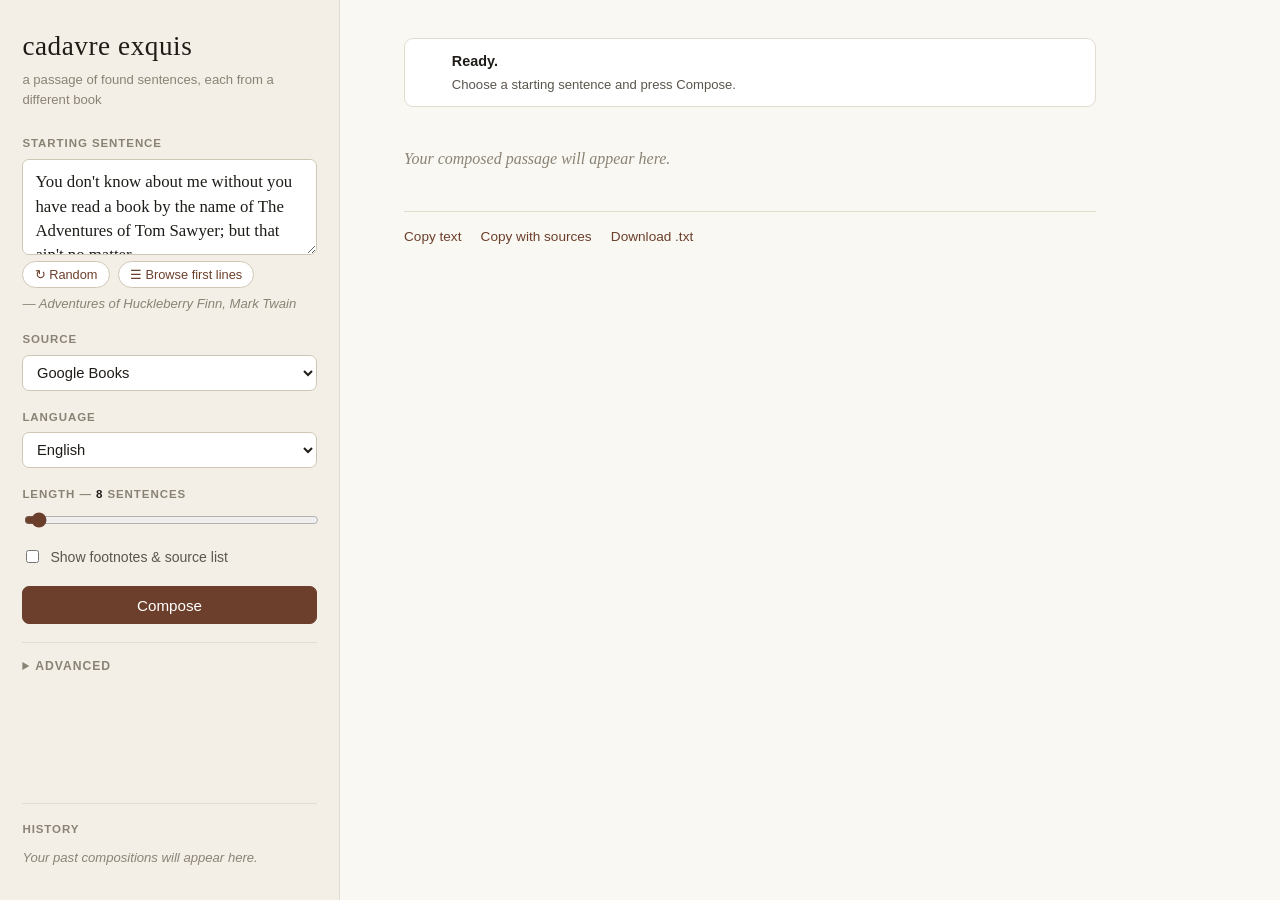
==== index.html @ 1cb16822 "Initial commit: cadavre exquis — browser-based found-text generator A fully client-side (no build, n" ====
<!DOCTYPE html>
<html lang="en">
  <head>
    <meta charset="utf-8" />
    <meta name="viewport" content="width=device-width, initial-scale=1" />
    <title>cadavre exquis</title>
    <meta
      name="description"
      content="An exquisite corpse of found sentences — each line drawn from a different book."
    />
    <link rel="stylesheet" href="css/styles.css" />
  </head>
  <body>
    <div class="app">
      <!-- ============ LEFT: controls + history ============ -->
      <aside class="sidebar">
        <header class="brand">
          <h1 class="brand__title">cadavre exquis</h1>
          <p class="brand__tagline">a passage of found sentences, each from a different book</p>
        </header>

        <form class="compose" id="compose" autocomplete="off">
          <div class="field">
            <label class="field__label" for="seed">Starting sentence</label>
            <textarea
              id="seed"
              class="seed-input"
              rows="3"
              placeholder="Type a sentence, or draw a famous first line below."
            ></textarea>
            <div class="seed-actions">
              <button id="shuffle" type="button" class="chip">↻ Random</button>
              <button id="browse" type="button" class="chip">☰ Browse first lines</button>
            </div>
            <p id="seed-source" class="seed-source"></p>
          </div>

          <div class="field">
            <label class="field__label" for="source">Source</label>
            <select id="source" class="select"></select>
          </div>

          <div class="field" id="lang-field" hidden>
            <label class="field__label" for="lang">Language</label>
            <select id="lang" class="select">
              <option value="en">English</option>
              <option value="fr">Français</option>
              <option value="es">Español</option>
              <option value="de">Deutsch</option>
              <option value="it">Italiano</option>
            </select>
          </div>

          <div class="field">
            <label class="field__label" for="length">
              Length — <span id="length-out">8</span> sentences
            </label>
            <input id="length" class="range" type="range" min="3" max="200" value="8" />
          </div>

          <label class="toggle">
            <input id="footnotes" type="checkbox" />
            <span>Show footnotes &amp; source list</span>
          </label>

          <div class="compose__actions">
            <button id="generate" type="submit" class="btn btn--primary">Compose</button>
            <button id="stop" type="button" class="btn" hidden>Stop</button>
          </div>

          <details class="advanced">
            <summary>Advanced</summary>
            <div class="advanced__body">
              <label class="field__label" for="gkey">Google Books API key (optional)</label>
              <input
                id="gkey"
                class="text-input"
                type="text"
                spellcheck="false"
                placeholder="Leave empty to run keyless"
              />
              <p class="hint">
                Google Books is free but rate-limited. If you hit its daily limit, paste your own
                free key (saved only in this browser) or use Internet Archive — it needs no key.
                <a
                  href="https://developers.google.com/books/docs/v1/using#APIKey"
                  target="_blank"
                  rel="noopener"
                  >How to get a key ↗</a
                >
              </p>
              <label class="toggle toggle--sm">
                <input id="ia-fulltext" type="checkbox" />
                <span>Internet Archive: read full book text for cleaner sentences (slower)</span>
              </label>
            </div>
          </details>
        </form>

        <section class="history">
          <div class="history__head">
            <h2 class="history__title">History</h2>
            <button id="clear-history" type="button" class="link-btn" hidden>Clear</button>
          </div>
          <ul id="history-list" class="history__list"></ul>
          <p id="history-empty" class="history__empty">Your past compositions will appear here.</p>
        </section>
      </aside>

      <!-- ============ RIGHT: the work ============ -->
      <main class="studio">
        <div class="statusbar" id="statusbar" data-phase="idle">
          <span class="spinner" aria-hidden="true"></span>
          <div class="statusbar__text">
            <p class="statusbar__main" id="status-main">Ready.</p>
            <p class="statusbar__detail" id="status-detail">
              Choose a starting sentence and press Compose.
            </p>
          </div>
        </div>

        <article id="passage" class="passage" aria-live="polite"></article>

        <ol id="sources" class="sources" hidden></ol>

        <div id="result-actions" class="result-actions" hidden>
          <button id="copy" type="button" class="link-btn">Copy text</button>
          <button id="copy-sources" type="button" class="link-btn">Copy with sources</button>
          <button id="download" type="button" class="link-btn">Download .txt</button>
        </div>
      </main>
    </div>

    <!-- hover provenance -->
    <div id="tooltip" class="tooltip" role="tooltip" hidden></div>

    <!-- first-lines browser -->
    <dialog id="lines-dialog" class="dialog">
      <div class="dialog__head">
        <h2 class="dialog__title">Famous first lines</h2>
        <button id="lines-close" type="button" class="icon-btn" aria-label="Close">✕</button>
      </div>
      <ul id="lines-list" class="lines"></ul>
    </dialog>

    <script type="module" src="js/app.js"></script>
  </body>
</html>
---- css/styles.css ----
:root {
  --paper: #faf8f3;
  --panel: #ffffff;
  --sidebar: #f3efe6;
  --ink: #1f1c18;
  --ink-soft: #5b554c;
  --ink-faint: #8a8375;
  --rule: #e3ddd0;
  --rule-strong: #cfc7b5;
  --accent: #6b3f2b;
  --accent-2: #5a3324;
  --accent-soft: #f0e9dd;
  --highlight: #f5efe2;
  --error: #8a3324;
  --serif: "Iowan Old Style", "Palatino Linotype", Palatino, "Book Antiqua", Georgia, serif;
  --sans: "Inter", -apple-system, BlinkMacSystemFont, "Segoe UI", Helvetica, Arial, sans-serif;
}

* {
  box-sizing: border-box;
}

html,
body {
  margin: 0;
  height: 100%;
}

body {
  background: var(--paper);
  color: var(--ink);
  font-family: var(--sans);
  line-height: 1.5;
  -webkit-font-smoothing: antialiased;
  text-rendering: optimizeLegibility;
}

/* ---------------- Layout ---------------- */
.app {
  display: grid;
  grid-template-columns: 340px 1fr;
  min-height: 100vh;
}

.sidebar {
  background: var(--sidebar);
  border-right: 1px solid var(--rule);
  padding: 1.6rem 1.4rem 2rem;
  display: flex;
  flex-direction: column;
  gap: 1.6rem;
  overflow-y: auto;
  max-height: 100vh;
  position: sticky;
  top: 0;
}

.studio {
  padding: 2.4rem clamp(1.5rem, 5vw, 4rem) 4rem;
  max-width: 820px;
}

/* ---------------- Brand ---------------- */
.brand__title {
  font-family: var(--serif);
  font-weight: 400;
  font-size: 1.7rem;
  letter-spacing: 0.02em;
  margin: 0 0 0.25rem;
}

.brand__tagline {
  margin: 0;
  font-size: 0.82rem;
  color: var(--ink-faint);
}

/* ---------------- Form ---------------- */
.compose {
  display: flex;
  flex-direction: column;
  gap: 1.1rem;
}

.field {
  display: flex;
  flex-direction: column;
  gap: 0.4rem;
}

.field__label {
  font-size: 0.72rem;
  text-transform: uppercase;
  letter-spacing: 0.08em;
  color: var(--ink-faint);
  font-weight: 600;
}

.seed-input {
  font-family: var(--serif);
  font-size: 1.05rem;
  line-height: 1.45;
  color: var(--ink);
  background: var(--panel);
  border: 1px solid var(--rule-strong);
  border-radius: 7px;
  padding: 0.65rem 0.75rem;
  resize: vertical;
  width: 100%;
}

.seed-input:focus,
.select:focus,
.text-input:focus {
  outline: none;
  border-color: var(--accent);
  box-shadow: 0 0 0 3px var(--accent-soft);
}

.seed-actions {
  display: flex;
  gap: 0.5rem;
  flex-wrap: wrap;
}

.seed-source {
  margin: 0;
  font-size: 0.82rem;
  color: var(--ink-faint);
  font-style: italic;
  min-height: 1rem;
}

.select,
.text-input {
  font-family: var(--sans);
  font-size: 0.92rem;
  color: var(--ink);
  background: var(--panel);
  border: 1px solid var(--rule-strong);
  border-radius: 7px;
  padding: 0.5rem 0.6rem;
  width: 100%;
}

.range {
  width: 100%;
  accent-color: var(--accent);
}

#length-out {
  font-variant-numeric: tabular-nums;
  color: var(--ink);
}

/* ---------------- Chips / buttons ---------------- */
.chip {
  font-family: var(--sans);
  font-size: 0.8rem;
  color: var(--accent);
  background: var(--panel);
  border: 1px solid var(--rule-strong);
  border-radius: 999px;
  padding: 0.3rem 0.7rem;
  cursor: pointer;
}

.chip:hover {
  border-color: var(--accent);
  background: var(--accent-soft);
}

.btn {
  font-family: var(--sans);
  font-size: 0.95rem;
  font-weight: 500;
  color: var(--ink);
  background: var(--panel);
  border: 1px solid var(--rule-strong);
  border-radius: 7px;
  padding: 0.6rem 1.1rem;
  cursor: pointer;
  transition: background 0.12s ease, border-color 0.12s ease;
}

.btn:hover {
  border-color: var(--accent);
}

.btn--primary {
  background: var(--accent);
  border-color: var(--accent);
  color: #fff;
}

.btn--primary:hover {
  background: var(--accent-2);
}

.btn:disabled {
  opacity: 0.5;
  cursor: default;
}

.compose__actions {
  display: flex;
  gap: 0.6rem;
}

.compose__actions .btn {
  flex: 1;
}

.link-btn {
  font-family: var(--sans);
  font-size: 0.85rem;
  color: var(--accent);
  background: none;
  border: none;
  padding: 0;
  cursor: pointer;
  border-bottom: 1px solid transparent;
}

.link-btn:hover {
  border-bottom-color: var(--accent);
}

.icon-btn {
  font-size: 1rem;
  line-height: 1;
  color: var(--ink-soft);
  background: none;
  border: none;
  cursor: pointer;
  padding: 0.2rem;
}

.icon-btn:hover {
  color: var(--ink);
}

/* ---------------- Toggles ---------------- */
.toggle {
  display: flex;
  align-items: flex-start;
  gap: 0.5rem;
  font-size: 0.88rem;
  color: var(--ink-soft);
  cursor: pointer;
}

.toggle input {
  margin-top: 0.15rem;
  accent-color: var(--accent);
}

.toggle--sm {
  font-size: 0.8rem;
}

/* ---------------- Advanced ---------------- */
.advanced {
  border-top: 1px solid var(--rule);
  padding-top: 0.9rem;
}

.advanced summary {
  font-size: 0.76rem;
  text-transform: uppercase;
  letter-spacing: 0.08em;
  color: var(--ink-faint);
  cursor: pointer;
  font-weight: 600;
}

.advanced__body {
  display: flex;
  flex-direction: column;
  gap: 0.55rem;
  margin-top: 0.8rem;
}

.hint {
  font-size: 0.8rem;
  color: var(--ink-soft);
  margin: 0;
  line-height: 1.45;
}

.hint a {
  color: var(--accent);
}

/* ---------------- History ---------------- */
.history {
  border-top: 1px solid var(--rule);
  padding-top: 1.1rem;
  margin-top: auto;
}

.history__head {
  display: flex;
  justify-content: space-between;
  align-items: baseline;
  margin-bottom: 0.6rem;
}

.history__title {
  font-size: 0.72rem;
  text-transform: uppercase;
  letter-spacing: 0.08em;
  color: var(--ink-faint);
  font-weight: 600;
  margin: 0;
}

.history__empty {
  font-size: 0.82rem;
  color: var(--ink-faint);
  font-style: italic;
  margin: 0;
}

.history__list {
  list-style: none;
  margin: 0;
  padding: 0;
  display: flex;
  flex-direction: column;
  gap: 0.4rem;
}

.history-item {
  width: 100%;
  text-align: left;
  background: var(--panel);
  border: 1px solid var(--rule);
  border-radius: 7px;
  padding: 0.55rem 0.65rem;
  cursor: pointer;
  font-family: var(--sans);
}

.history-item:hover {
  border-color: var(--accent);
}

.history-item.is-active {
  border-color: var(--accent);
  box-shadow: 0 0 0 2px var(--accent-soft);
}

.history-item__seed {
  font-family: var(--serif);
  font-size: 0.9rem;
  color: var(--ink);
  display: -webkit-box;
  -webkit-line-clamp: 2;
  -webkit-box-orient: vertical;
  overflow: hidden;
}

.history-item__meta {
  font-size: 0.72rem;
  color: var(--ink-faint);
  margin-top: 0.25rem;
}

/* ---------------- Status bar ---------------- */
.statusbar {
  display: flex;
  align-items: center;
  gap: 0.8rem;
  background: var(--panel);
  border: 1px solid var(--rule);
  border-radius: 9px;
  padding: 0.75rem 1rem;
  margin-bottom: 1.8rem;
  min-height: 3.4rem;
}

.statusbar__main {
  margin: 0;
  font-size: 0.9rem;
  font-weight: 600;
  color: var(--ink);
}

.statusbar__detail {
  margin: 0.1rem 0 0;
  font-size: 0.82rem;
  color: var(--ink-soft);
}

.statusbar[data-phase="error"] {
  border-color: var(--error);
  background: #fbf1ef;
}

.statusbar[data-phase="error"] .statusbar__main {
  color: var(--error);
}

.statusbar[data-phase="done"] {
  border-color: var(--rule-strong);
}

.spinner {
  width: 18px;
  height: 18px;
  flex: 0 0 auto;
  border: 2px solid var(--rule-strong);
  border-top-color: var(--accent);
  border-radius: 50%;
  animation: spin 0.8s linear infinite;
  visibility: hidden;
}

.statusbar[data-phase="searching"] .spinner,
.statusbar[data-phase="dropping"] .spinner,
.statusbar[data-phase="found"] .spinner,
.statusbar[data-phase="starting"] .spinner {
  visibility: visible;
}

@keyframes spin {
  to {
    transform: rotate(360deg);
  }
}

/* ---------------- Passage ---------------- */
.passage {
  font-family: var(--serif);
  font-size: 1.4rem;
  line-height: 1.9;
  color: var(--ink);
}

.passage:empty::before {
  content: "Your composed passage will appear here.";
  color: var(--ink-faint);
  font-style: italic;
  font-size: 1rem;
}

.sentence {
  cursor: help;
  border-radius: 2px;
  transition: background 0.15s ease;
}

.sentence:hover {
  background: var(--highlight);
  box-shadow: 0 0 0 2px var(--highlight);
}

.sentence--seed {
  color: var(--ink-soft);
}

.sentence + .sentence {
  margin-left: 0.25em;
}

.sentence--new {
  animation: fade-in 0.5s ease both;
}

@keyframes fade-in {
  from {
    opacity: 0;
  }
  to {
    opacity: 1;
  }
}

.fn {
  font-family: var(--sans);
  font-size: 0.6em;
  color: var(--accent);
  vertical-align: super;
  line-height: 0;
  padding-left: 0.1em;
}

/* ---------------- Sources list ---------------- */
.sources {
  margin: 2.2rem 0 0;
  padding: 1.4rem 0 0 1.4rem;
  border-top: 1px solid var(--rule);
  font-family: var(--sans);
  font-size: 0.88rem;
  color: var(--ink-soft);
  line-height: 1.6;
}

.sources li {
  margin-bottom: 0.35rem;
}

.sources cite {
  font-style: italic;
  color: var(--ink);
}

.sources a {
  color: var(--accent);
}

/* ---------------- Result actions ---------------- */
.result-actions {
  display: flex;
  gap: 1.2rem;
  flex-wrap: wrap;
  margin-top: 2rem;
  padding-top: 1.1rem;
  border-top: 1px solid var(--rule);
}

/* ---------------- Tooltip ---------------- */
.tooltip {
  position: fixed;
  z-index: 30;
  max-width: 260px;
  background: var(--ink);
  color: var(--paper);
  font-family: var(--sans);
  font-size: 0.82rem;
  line-height: 1.4;
  padding: 0.55rem 0.7rem;
  border-radius: 6px;
  box-shadow: 0 6px 22px rgba(0, 0, 0, 0.22);
  pointer-events: none;
}

.tooltip__title {
  font-style: italic;
}

.tooltip__author {
  display: block;
  color: #cdbfae;
  margin-top: 0.15rem;
}

.tooltip__source {
  display: block;
  color: #9c9484;
  font-size: 0.74rem;
  text-transform: uppercase;
  letter-spacing: 0.06em;
  margin-top: 0.3rem;
}

/* ---------------- Dialog ---------------- */
.dialog {
  border: none;
  border-radius: 12px;
  padding: 0;
  width: min(560px, 92vw);
  max-height: 80vh;
  box-shadow: 0 18px 50px rgba(0, 0, 0, 0.3);
  color: var(--ink);
}

.dialog::backdrop {
  background: rgba(31, 28, 24, 0.45);
}

.dialog__head {
  display: flex;
  justify-content: space-between;
  align-items: center;
  padding: 1rem 1.2rem;
  border-bottom: 1px solid var(--rule);
  position: sticky;
  top: 0;
  background: var(--panel);
}

.dialog__title {
  font-family: var(--serif);
  font-weight: 400;
  font-size: 1.2rem;
  margin: 0;
}

.lines {
  list-style: none;
  margin: 0;
  padding: 0.6rem;
  overflow-y: auto;
  max-height: calc(80vh - 4rem);
}

.line-item {
  width: 100%;
  text-align: left;
  background: none;
  border: none;
  border-radius: 8px;
  padding: 0.7rem 0.8rem;
  cursor: pointer;
  font-family: var(--sans);
}

.line-item:hover {
  background: var(--highlight);
}

.line-item__text {
  font-family: var(--serif);
  font-size: 1rem;
  color: var(--ink);
}

.line-item__cite {
  display: block;
  font-size: 0.78rem;
  color: var(--ink-faint);
  margin-top: 0.2rem;
}

/* ---------------- Responsive ---------------- */
@media (max-width: 820px) {
  .app {
    grid-template-columns: 1fr;
  }
  .sidebar {
    position: static;
    max-height: none;
    border-right: none;
    border-bottom: 1px solid var(--rule);
  }
  .history {
    margin-top: 1.2rem;
  }
  .passage {
    font-size: 1.2rem;
  }
}
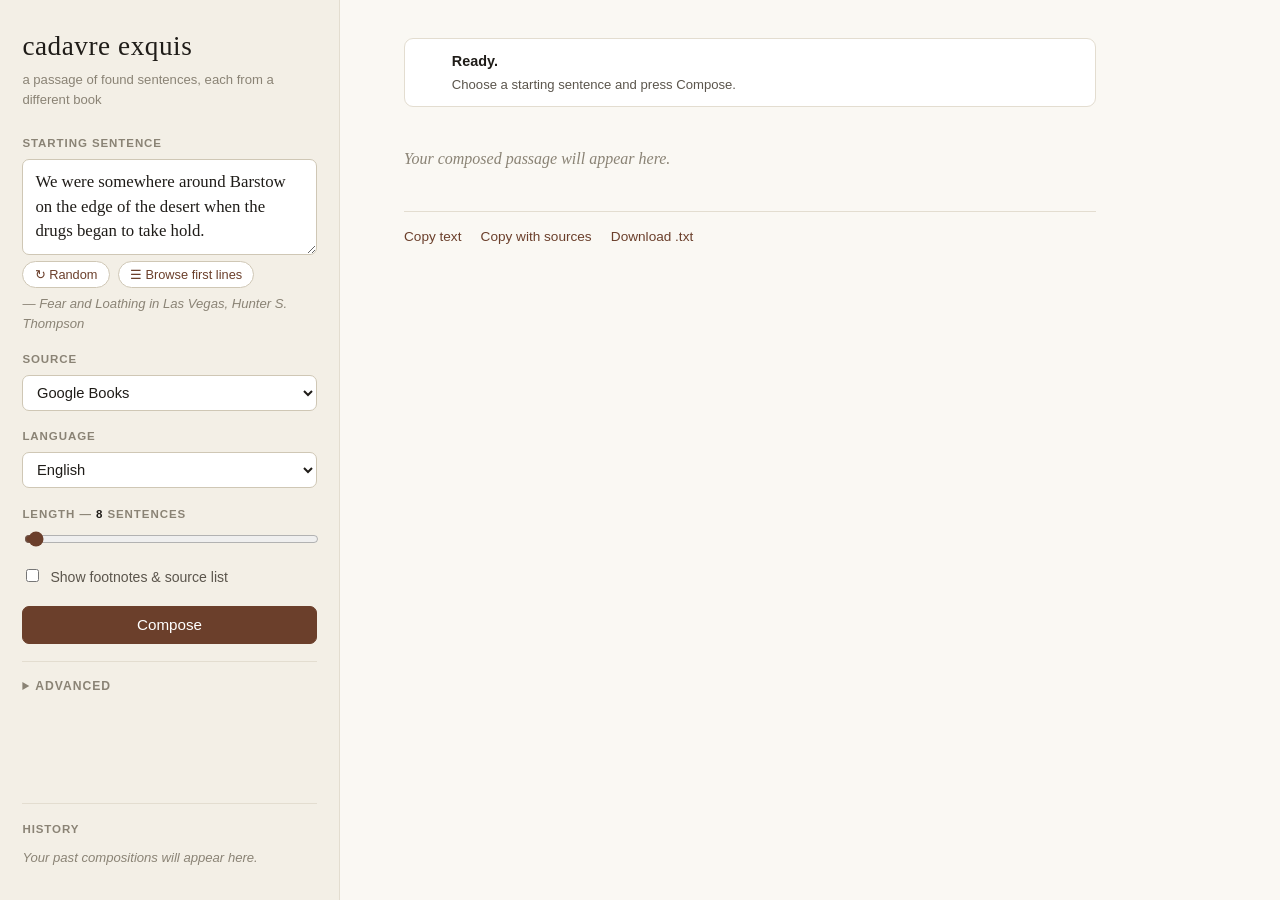
==== commit c8a164d1: "Improve output quality, robustness, and reach - Require well-formed complete sentences (isGoodSenten" ====
--- a/index.html
+++ b/index.html
@@ -55,7 +55,7 @@
             <label class="field__label" for="length">
               Length — <span id="length-out">8</span> sentences
             </label>
-            <input id="length" class="range" type="range" min="3" max="200" value="8" />
+            <input id="length" class="range" type="range" min="3" max="400" value="8" />
           </div>
 
           <label class="toggle">
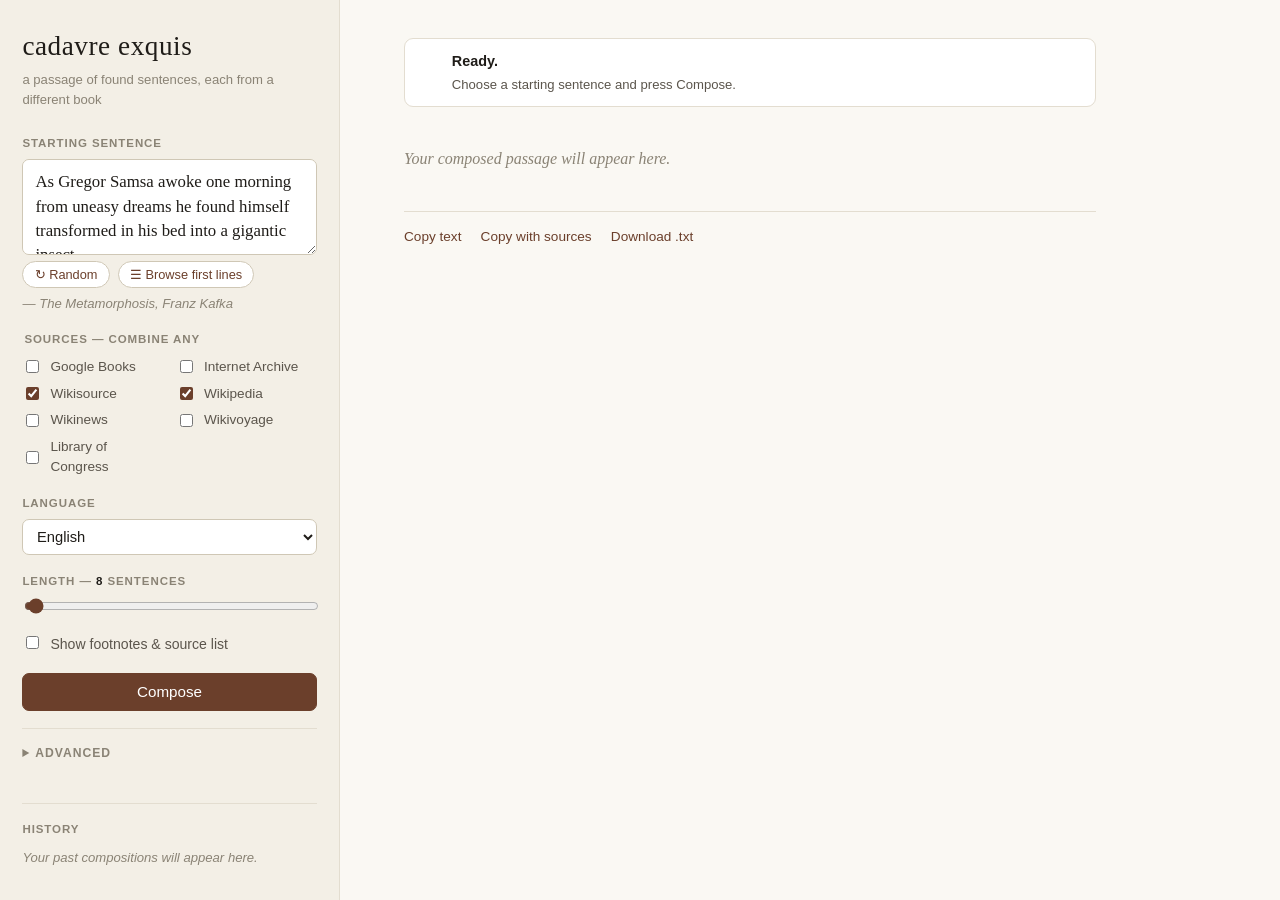
==== commit 3356718a: "Add four sources and multi-source combining Sources: - Wikisource, Wikinews, Wikivoyage via a shared" ====
--- a/index.html
+++ b/index.html
@@ -35,10 +35,10 @@
             <p id="seed-source" class="seed-source"></p>
           </div>
 
-          <div class="field">
-            <label class="field__label" for="source">Source</label>
-            <select id="source" class="select"></select>
-          </div>
+          <fieldset class="field sources-field">
+            <legend class="field__label">Sources — combine any</legend>
+            <div id="source-list" class="source-list"></div>
+          </fieldset>
 
           <div class="field" id="lang-field" hidden>
             <label class="field__label" for="lang">Language</label>
--- a/css/styles.css
+++ b/css/styles.css
@@ -257,6 +257,26 @@
 
 .toggle--sm {
   font-size: 0.8rem;
+}
+
+/* ---------------- Source checkboxes ---------------- */
+.sources-field {
+  border: none;
+  margin: 0;
+  padding: 0;
+  min-width: 0;
+}
+
+.source-list {
+  display: grid;
+  grid-template-columns: 1fr 1fr;
+  gap: 0.4rem 0.8rem;
+  margin-top: 0.5rem;
+}
+
+.toggle--source {
+  font-size: 0.85rem;
+  align-items: center;
 }
 
 /* ---------------- Advanced ---------------- */
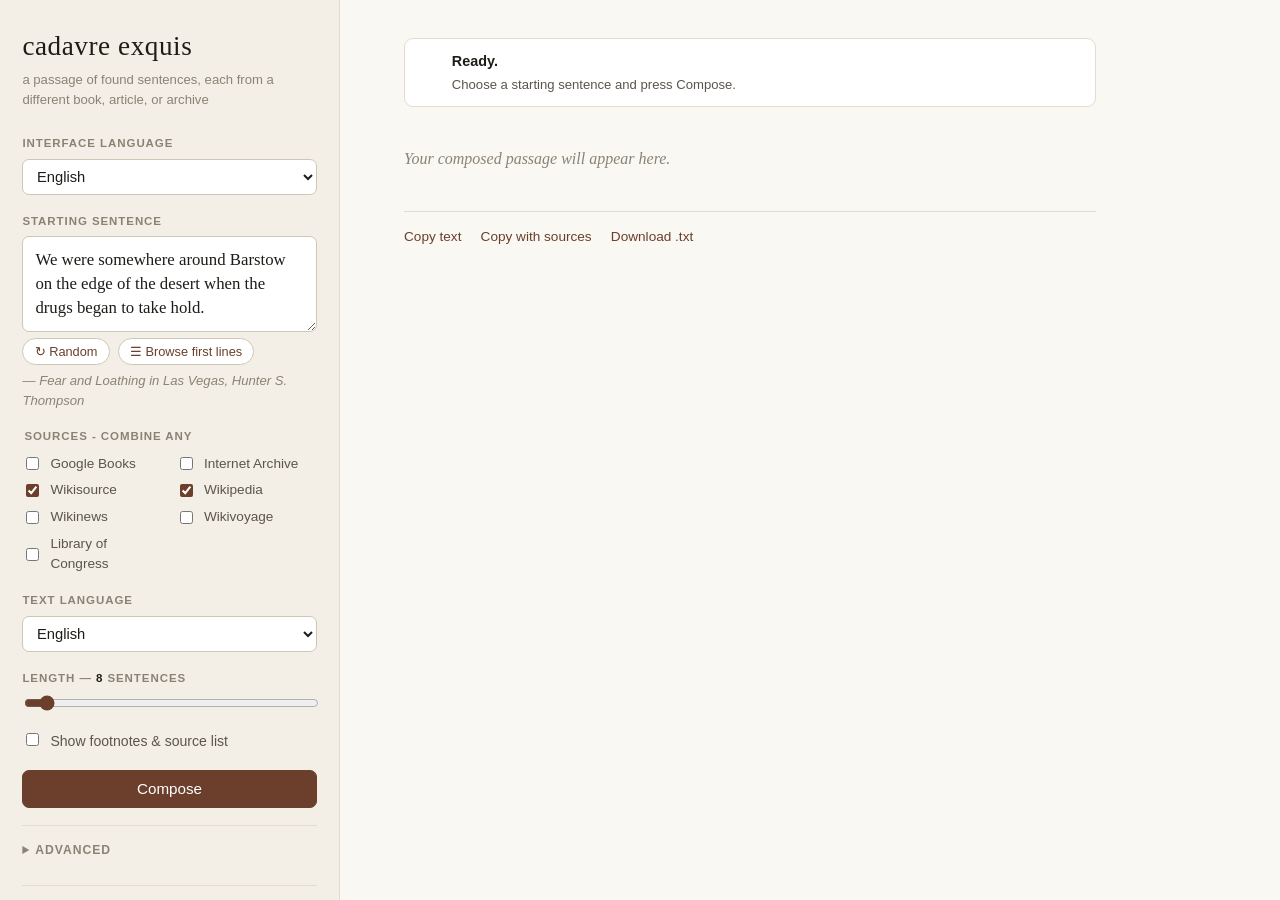
==== commit 647f9665: "v1.0" ====
--- a/index.html
+++ b/index.html
@@ -16,12 +16,20 @@
       <aside class="sidebar">
         <header class="brand">
           <h1 class="brand__title">cadavre exquis</h1>
-          <p class="brand__tagline">a passage of found sentences, each from a different book</p>
+          <p id="brand-tagline" class="brand__tagline">a passage of found sentences, each from a different book</p>
         </header>
 
         <form class="compose" id="compose" autocomplete="off">
           <div class="field">
-            <label class="field__label" for="seed">Starting sentence</label>
+            <label id="app-lang-label" class="field__label" for="app-lang">Interface language</label>
+            <select id="app-lang" class="select">
+              <option value="en">English</option>
+              <option value="es">Español</option>
+            </select>
+          </div>
+
+          <div class="field">
+            <label id="seed-label" class="field__label" for="seed">Starting sentence</label>
             <textarea
               id="seed"
               class="seed-input"
@@ -36,12 +44,12 @@
           </div>
 
           <fieldset class="field sources-field">
-            <legend class="field__label">Sources — combine any</legend>
+            <legend id="sources-legend" class="field__label">Sources — combine any</legend>
             <div id="source-list" class="source-list"></div>
           </fieldset>
 
           <div class="field" id="lang-field" hidden>
-            <label class="field__label" for="lang">Language</label>
+            <label id="lang-label" class="field__label" for="lang">Language</label>
             <select id="lang" class="select">
               <option value="en">English</option>
               <option value="fr">Français</option>
@@ -53,14 +61,15 @@
 
           <div class="field">
             <label class="field__label" for="length">
-              Length — <span id="length-out">8</span> sentences
+              <span id="length-label-text">Length</span> — <span id="length-out">8</span>
+              <span id="length-unit">sentences</span>
             </label>
-            <input id="length" class="range" type="range" min="3" max="400" value="8" />
+            <input id="length" class="range" type="range" min="3" max="100" value="8" />
           </div>
 
           <label class="toggle">
             <input id="footnotes" type="checkbox" />
-            <span>Show footnotes &amp; source list</span>
+            <span id="footnotes-label">Show footnotes &amp; source list</span>
           </label>
 
           <div class="compose__actions">
@@ -69,9 +78,9 @@
           </div>
 
           <details class="advanced">
-            <summary>Advanced</summary>
+            <summary id="advanced-summary">Advanced</summary>
             <div class="advanced__body">
-              <label class="field__label" for="gkey">Google Books API key (optional)</label>
+              <label id="gkey-label" class="field__label" for="gkey">Google Books API key (optional)</label>
               <input
                 id="gkey"
                 class="text-input"
@@ -80,9 +89,12 @@
                 placeholder="Leave empty to run keyless"
               />
               <p class="hint">
-                Google Books is free but rate-limited. If you hit its daily limit, paste your own
-                free key (saved only in this browser) or use Internet Archive — it needs no key.
+                <span id="gkey-hint"
+                  >Google Books is free but rate-limited. If you hit its daily limit, paste your own
+                  free key (saved only in this browser) or use Internet Archive — it needs no key.</span
+                >
                 <a
+                  id="gkey-help"
                   href="https://developers.google.com/books/docs/v1/using#APIKey"
                   target="_blank"
                   rel="noopener"
@@ -91,7 +103,9 @@
               </p>
               <label class="toggle toggle--sm">
                 <input id="ia-fulltext" type="checkbox" />
-                <span>Internet Archive: read full book text for cleaner sentences (slower)</span>
+                <span id="ia-fulltext-label"
+                  >Internet Archive: read full book text for cleaner sentences (slower)</span
+                >
               </label>
             </div>
           </details>
@@ -99,7 +113,7 @@
 
         <section class="history">
           <div class="history__head">
-            <h2 class="history__title">History</h2>
+            <h2 id="history-title" class="history__title">History</h2>
             <button id="clear-history" type="button" class="link-btn" hidden>Clear</button>
           </div>
           <ul id="history-list" class="history__list"></ul>
@@ -137,7 +151,7 @@
     <!-- first-lines browser -->
     <dialog id="lines-dialog" class="dialog">
       <div class="dialog__head">
-        <h2 class="dialog__title">Famous first lines</h2>
+        <h2 id="lines-title" class="dialog__title">Famous first lines</h2>
         <button id="lines-close" type="button" class="icon-btn" aria-label="Close">✕</button>
       </div>
       <ul id="lines-list" class="lines"></ul>
--- a/css/styles.css
+++ b/css/styles.css
@@ -440,6 +440,7 @@
 .statusbar[data-phase="searching"] .spinner,
 .statusbar[data-phase="dropping"] .spinner,
 .statusbar[data-phase="found"] .spinner,
+.statusbar[data-phase="skipping"] .spinner,
 .statusbar[data-phase="starting"] .spinner {
   visibility: visible;
 }
@@ -459,7 +460,7 @@
 }
 
 .passage:empty::before {
-  content: "Your composed passage will appear here.";
+  content: attr(data-empty);
   color: var(--ink-faint);
   font-style: italic;
   font-size: 1rem;
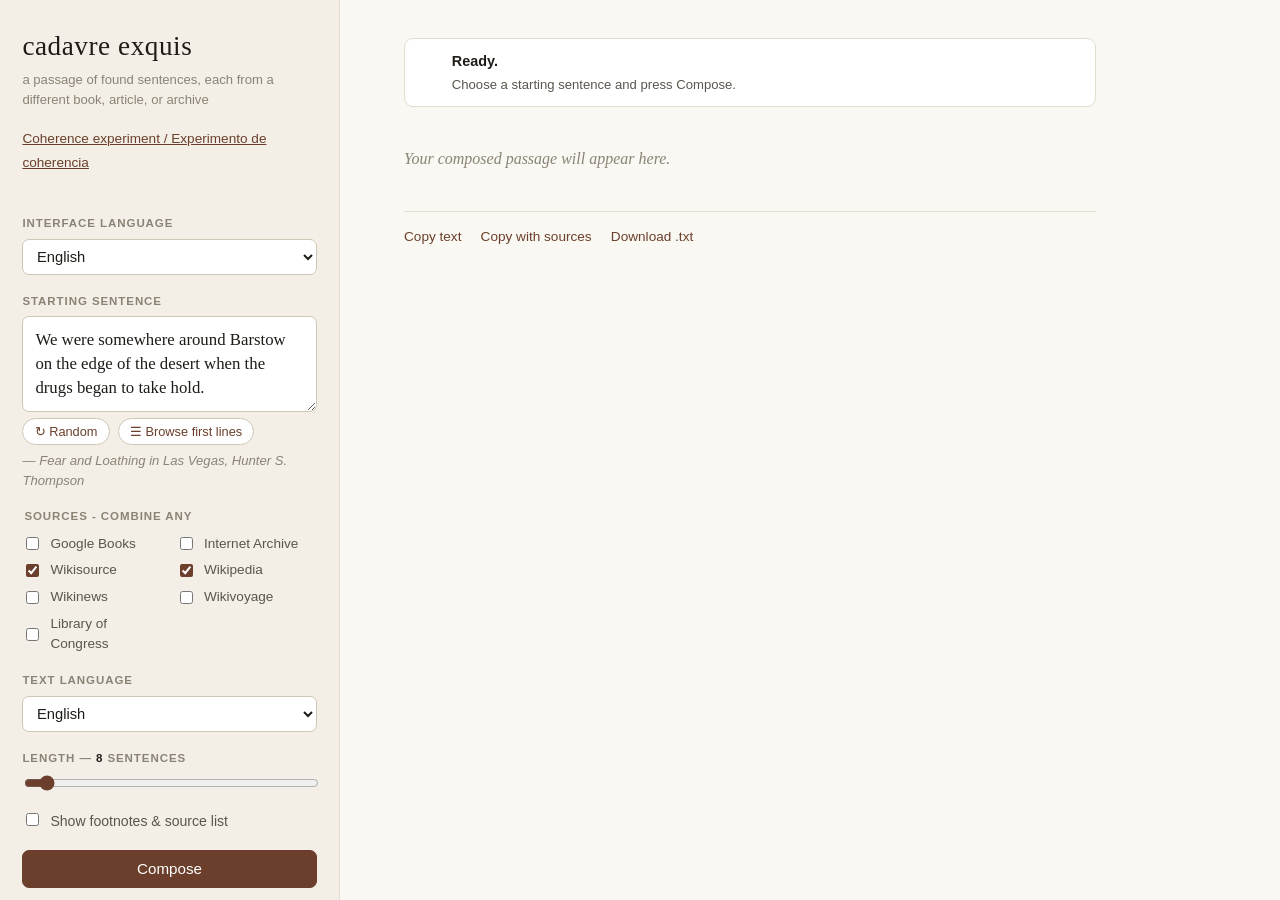
==== commit 6f95773d: "Link experimental coherence mode without changing original composition" ====
--- a/index.html
+++ b/index.html
@@ -17,6 +17,7 @@
         <header class="brand">
           <h1 class="brand__title">cadavre exquis</h1>
           <p id="brand-tagline" class="brand__tagline">a passage of found sentences, each from a different book</p>
+        <p><a href="coherent.html" class="link-btn">Coherence experiment / Experimento de coherencia</a></p>
         </header>
 
         <form class="compose" id="compose" autocomplete="off">
